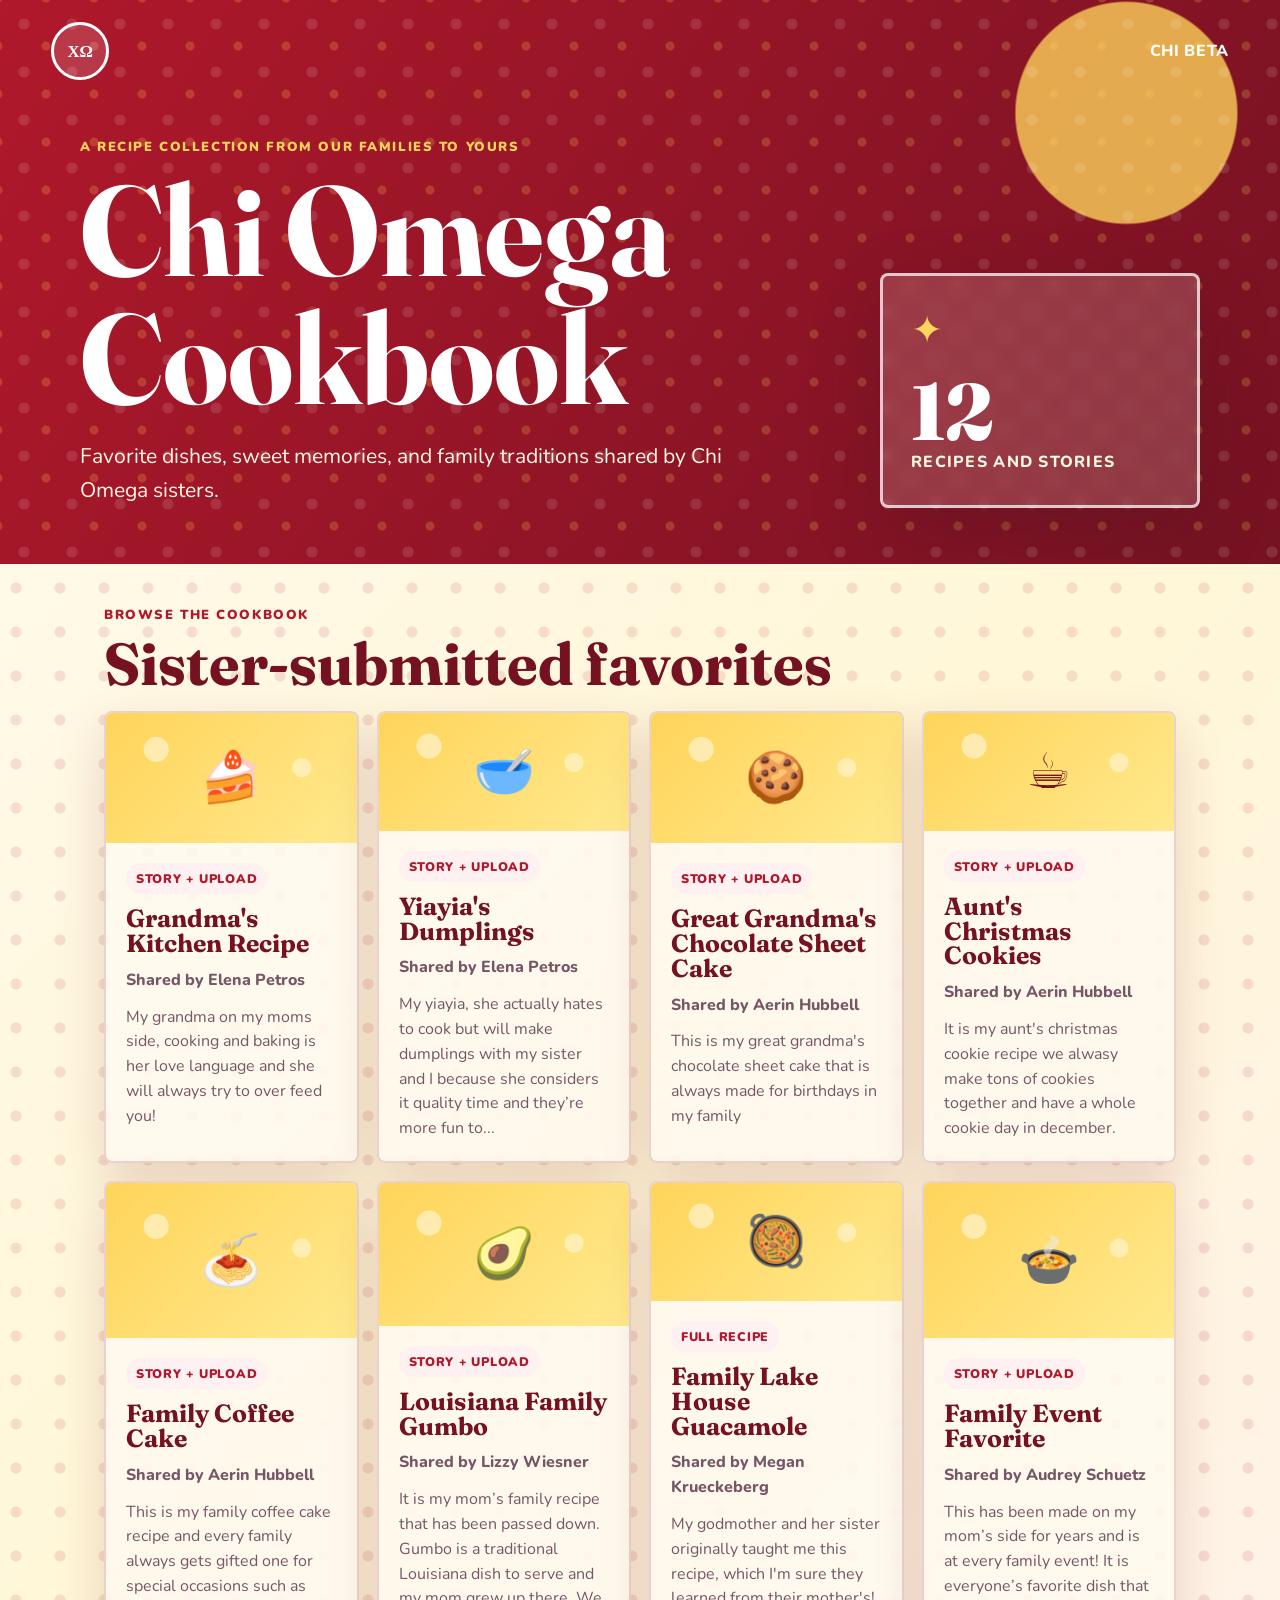
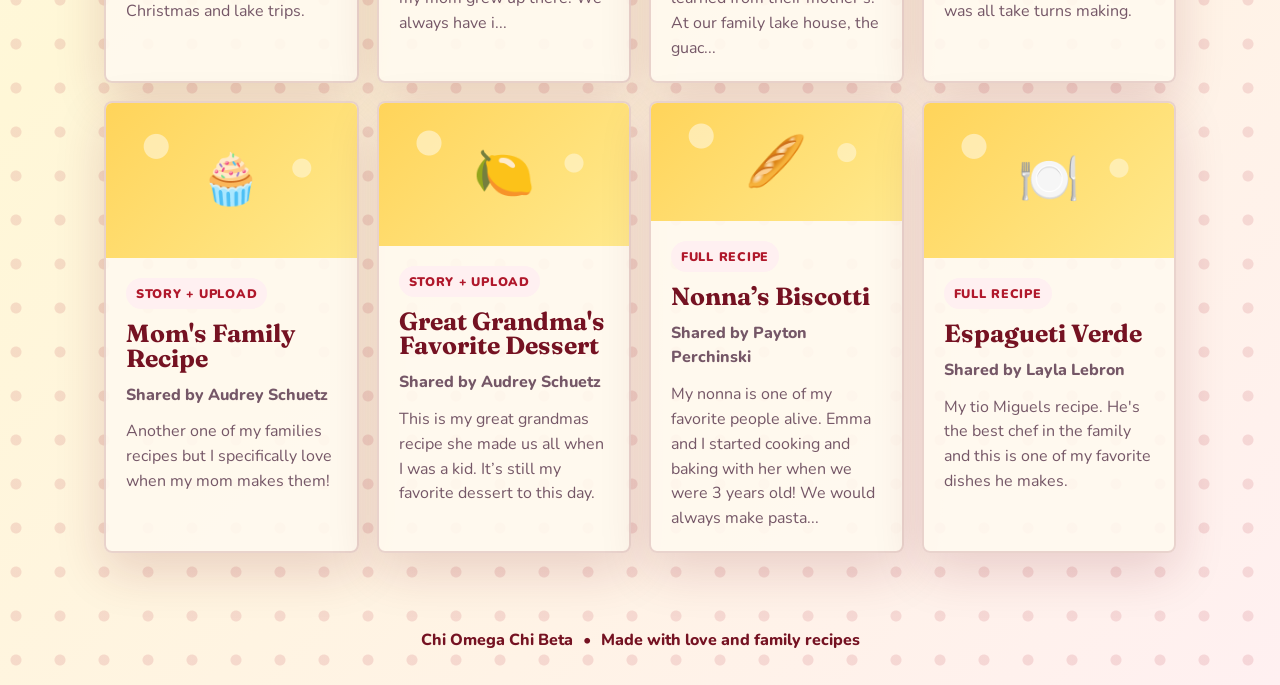
==== index.html @ 52db7bd2 "base website" ====
<!doctype html>
<html lang="en">
  <head>
    <meta charset="utf-8">
    <meta name="viewport" content="width=device-width, initial-scale=1">
    <title>Chi Omega Chi Beta Cookbook</title>
    <link rel="preconnect" href="https://fonts.googleapis.com">
    <link rel="preconnect" href="https://fonts.gstatic.com" crossorigin>
    <link href="https://fonts.googleapis.com/css2?family=Fraunces:opsz,wght@9..144,700;9..144,800&family=Nunito:wght@400;600;700;800&display=swap" rel="stylesheet">
    <link rel="stylesheet" href="styles.css">
  </head>
  <body>
    <header class="hero">
      <nav class="topbar" aria-label="Site">
        <a class="crest" href="index.html" aria-label="Chi Omega Chi Beta Cookbook home">
          <span>ΧΩ</span>
        </a>
        <span class="chapter">Chi Beta</span>
      </nav>

      <div class="hero-grid">
        <section class="hero-copy" aria-labelledby="page-title">
          <p class="eyebrow">A recipe collection from our families to yours</p>
          <h1 id="page-title">Chi Omega Cookbook</h1>
          <p class="intro">
            Favorite dishes, sweet memories, and family traditions shared by Chi Omega sisters.
          </p>
        </section>

        <aside class="hero-card" aria-label="Cookbook stats">
          <div class="sparkle" aria-hidden="true">✦</div>
          <p class="stat-number" id="recipe-count">12</p>
          <p class="stat-label">recipes and stories</p>
        </aside>
      </div>
    </header>

    <main>
      <section class="section-heading" aria-labelledby="recipes-heading">
        <p class="eyebrow">Browse the cookbook</p>
        <h2 id="recipes-heading">Sister-submitted favorites</h2>
      </section>

      <section class="recipe-grid" id="recipe-grid" aria-live="polite">
        <p class="loading">Loading recipes...</p>
      </section>
    </main>

    <footer class="footer">
      <span>Chi Omega Chi Beta</span>
      <span aria-hidden="true">•</span>
      <span>Made with love and family recipes</span>
    </footer>

    <script src="app.js"></script>
  </body>
</html>
---- styles.css ----
:root {
  --chi-red: #b0182b;
  --deep-red: #751222;
  --strawberry: #dc3a4b;
  --gold: #ffd45a;
  --butter: #fff2b8;
  --cream: #fffaf0;
  --ink: #321924;
  --muted: #755767;
  --line: rgba(117, 18, 34, 0.16);
  --shadow: 0 18px 50px rgba(117, 18, 34, 0.16);
}

* {
  box-sizing: border-box;
}

body {
  margin: 0;
  color: var(--ink);
  font-family: "Nunito", system-ui, -apple-system, BlinkMacSystemFont, "Segoe UI", sans-serif;
  background:
    radial-gradient(circle at 16px 16px, rgba(176, 24, 43, 0.12) 0 5px, transparent 6px),
    linear-gradient(135deg, #fffaf0 0%, #fff7d7 48%, #fff0f1 100%);
  background-size: 44px 44px, 100% 100%;
  min-height: 100vh;
}

a {
  color: inherit;
}

.hero {
  position: relative;
  overflow: hidden;
  padding: 22px clamp(18px, 4vw, 64px) 56px;
  background:
    radial-gradient(circle at 88% 20%, rgba(255, 212, 90, 0.78) 0 110px, transparent 112px),
    linear-gradient(120deg, var(--chi-red), var(--deep-red));
  color: white;
}

.hero::after {
  content: "";
  position: absolute;
  inset: 0;
  pointer-events: none;
  background-image:
    radial-gradient(circle, rgba(255, 255, 255, 0.22) 0 5px, transparent 6px),
    radial-gradient(circle, rgba(255, 212, 90, 0.38) 0 4px, transparent 5px);
  background-position: 0 0, 22px 22px;
  background-size: 48px 48px;
  opacity: 0.55;
}

.topbar,
.hero-grid,
.section-heading,
.recipe-grid,
.footer,
.recipe-shell {
  position: relative;
  z-index: 1;
}

.topbar {
  display: flex;
  align-items: center;
  justify-content: space-between;
  gap: 16px;
}

.crest {
  display: inline-grid;
  width: 58px;
  height: 58px;
  place-items: center;
  border: 3px solid currentColor;
  border-radius: 50%;
  text-decoration: none;
  font-family: "Fraunces", Georgia, serif;
  font-size: 1.05rem;
  font-weight: 800;
  background: rgba(255, 255, 255, 0.14);
}

.chapter,
.back-link {
  font-weight: 800;
  letter-spacing: 0.04em;
  text-transform: uppercase;
}

.back-link {
  text-decoration: none;
  background: var(--butter);
  color: var(--deep-red);
  padding: 11px 16px;
  border: 2px solid rgba(117, 18, 34, 0.16);
  border-radius: 999px;
}

.hero-grid {
  display: grid;
  grid-template-columns: minmax(0, 1fr) minmax(220px, 320px);
  gap: clamp(24px, 5vw, 72px);
  align-items: end;
  max-width: 1120px;
  margin: 58px auto 0;
}

.eyebrow {
  margin: 0 0 10px;
  color: var(--gold);
  font-size: 0.82rem;
  font-weight: 900;
  letter-spacing: 0.12em;
  text-transform: uppercase;
}

h1,
h2,
h3 {
  font-family: "Fraunces", Georgia, serif;
  line-height: 1;
}

h1 {
  max-width: 780px;
  margin: 0;
  font-size: clamp(3.6rem, 10vw, 8.5rem);
}

.intro {
  max-width: 650px;
  margin: 18px 0 0;
  font-size: clamp(1.08rem, 2vw, 1.32rem);
  line-height: 1.6;
  color: #fff9e1;
}

.hero-card {
  min-height: 235px;
  padding: 28px;
  border: 3px solid rgba(255, 255, 255, 0.72);
  border-radius: 8px;
  background: rgba(255, 250, 240, 0.16);
  box-shadow: 0 24px 70px rgba(50, 25, 36, 0.22);
  backdrop-filter: blur(8px);
}

.sparkle {
  font-size: 2.4rem;
  color: var(--gold);
}

.stat-number {
  margin: 18px 0 4px;
  font-family: "Fraunces", Georgia, serif;
  font-size: 5rem;
  font-weight: 800;
  line-height: 0.9;
}

.stat-label {
  margin: 0;
  color: #fff9e1;
  font-weight: 800;
  text-transform: uppercase;
  letter-spacing: 0.08em;
}

.section-heading {
  max-width: 1120px;
  margin: 42px auto 18px;
  padding: 0 clamp(18px, 4vw, 24px);
}

.section-heading .eyebrow {
  color: var(--chi-red);
}

h2 {
  margin: 0;
  color: var(--deep-red);
  font-size: clamp(2rem, 5vw, 3.7rem);
}

.recipe-grid {
  display: grid;
  grid-template-columns: repeat(auto-fit, minmax(245px, 1fr));
  gap: 18px;
  max-width: 1120px;
  margin: 0 auto;
  padding: 0 clamp(18px, 4vw, 24px) 50px;
}

.recipe-card {
  display: grid;
  min-height: 330px;
  color: var(--ink);
  text-decoration: none;
  border: 2px solid var(--line);
  border-radius: 8px;
  background: rgba(255, 250, 240, 0.88);
  box-shadow: var(--shadow);
  overflow: hidden;
  transition: transform 160ms ease, box-shadow 160ms ease, border-color 160ms ease;
}

.recipe-card:hover,
.recipe-card:focus-visible {
  transform: translateY(-4px);
  border-color: rgba(176, 24, 43, 0.34);
  box-shadow: 0 24px 64px rgba(117, 18, 34, 0.22);
  outline: none;
}

.recipe-art {
  min-height: 118px;
  display: grid;
  place-items: center;
  background:
    radial-gradient(circle at 20% 28%, rgba(255, 255, 255, 0.48) 0 12px, transparent 13px),
    radial-gradient(circle at 78% 42%, rgba(255, 255, 255, 0.42) 0 9px, transparent 10px),
    linear-gradient(135deg, var(--gold), #ffe98d);
  color: var(--deep-red);
  font-size: 3.1rem;
}

.recipe-body {
  display: flex;
  flex-direction: column;
  gap: 12px;
  padding: 20px;
}

.tag {
  align-self: flex-start;
  padding: 7px 10px;
  border-radius: 999px;
  background: #fff0f1;
  color: var(--chi-red);
  font-size: 0.78rem;
  font-weight: 900;
  letter-spacing: 0.06em;
  text-transform: uppercase;
}

h3 {
  margin: 0;
  color: var(--deep-red);
  font-size: 1.55rem;
}

.contributor,
.story-preview,
.recipe-note,
.loading {
  margin: 0;
  color: var(--muted);
  line-height: 1.55;
}

.contributor {
  font-weight: 800;
}

.footer {
  display: flex;
  justify-content: center;
  gap: 10px;
  padding: 26px 18px 34px;
  color: var(--deep-red);
  font-weight: 800;
}

.detail-topbar {
  padding: 20px clamp(18px, 4vw, 58px);
  color: var(--deep-red);
}

.recipe-page {
  background:
    radial-gradient(circle at 18px 18px, rgba(255, 212, 90, 0.55) 0 6px, transparent 7px),
    linear-gradient(135deg, #fffaf0 0%, #fff4c8 44%, #fff0f1 100%);
  background-size: 46px 46px, 100% 100%;
}

.recipe-shell {
  display: grid;
  grid-template-columns: minmax(240px, 350px) minmax(0, 1fr);
  gap: 28px;
  max-width: 1080px;
  margin: 18px auto 54px;
  padding: 0 clamp(18px, 4vw, 24px);
}

.recipe-aside,
.recipe-content {
  border: 2px solid var(--line);
  border-radius: 8px;
  background: rgba(255, 250, 240, 0.92);
  box-shadow: var(--shadow);
  overflow: hidden;
}

.recipe-aside .recipe-art {
  min-height: 220px;
  font-size: 4.3rem;
}

.aside-body,
.recipe-content {
  padding: 24px;
}

.recipe-title {
  margin: 0 0 12px;
  color: var(--deep-red);
  font-size: clamp(2.2rem, 7vw, 5rem);
}

.memory-box {
  margin-top: 18px;
  padding: 18px;
  border-left: 5px solid var(--gold);
  background: #fff5c8;
  color: var(--ink);
  line-height: 1.6;
}

.recipe-text {
  white-space: pre-wrap;
  margin: 22px 0 0;
  color: #472532;
  font-size: 1.05rem;
  line-height: 1.72;
}

.empty-recipe {
  margin-top: 22px;
  padding: 18px;
  border: 2px dashed rgba(176, 24, 43, 0.28);
  border-radius: 8px;
  background: #fff7d7;
  color: var(--muted);
  line-height: 1.6;
}

@media (max-width: 760px) {
  .hero {
    padding-bottom: 38px;
  }

  .hero-grid,
  .recipe-shell {
    grid-template-columns: 1fr;
  }

  .hero-grid {
    margin-top: 42px;
  }

  .hero-card {
    min-height: 180px;
  }

  .footer {
    flex-wrap: wrap;
  }
}
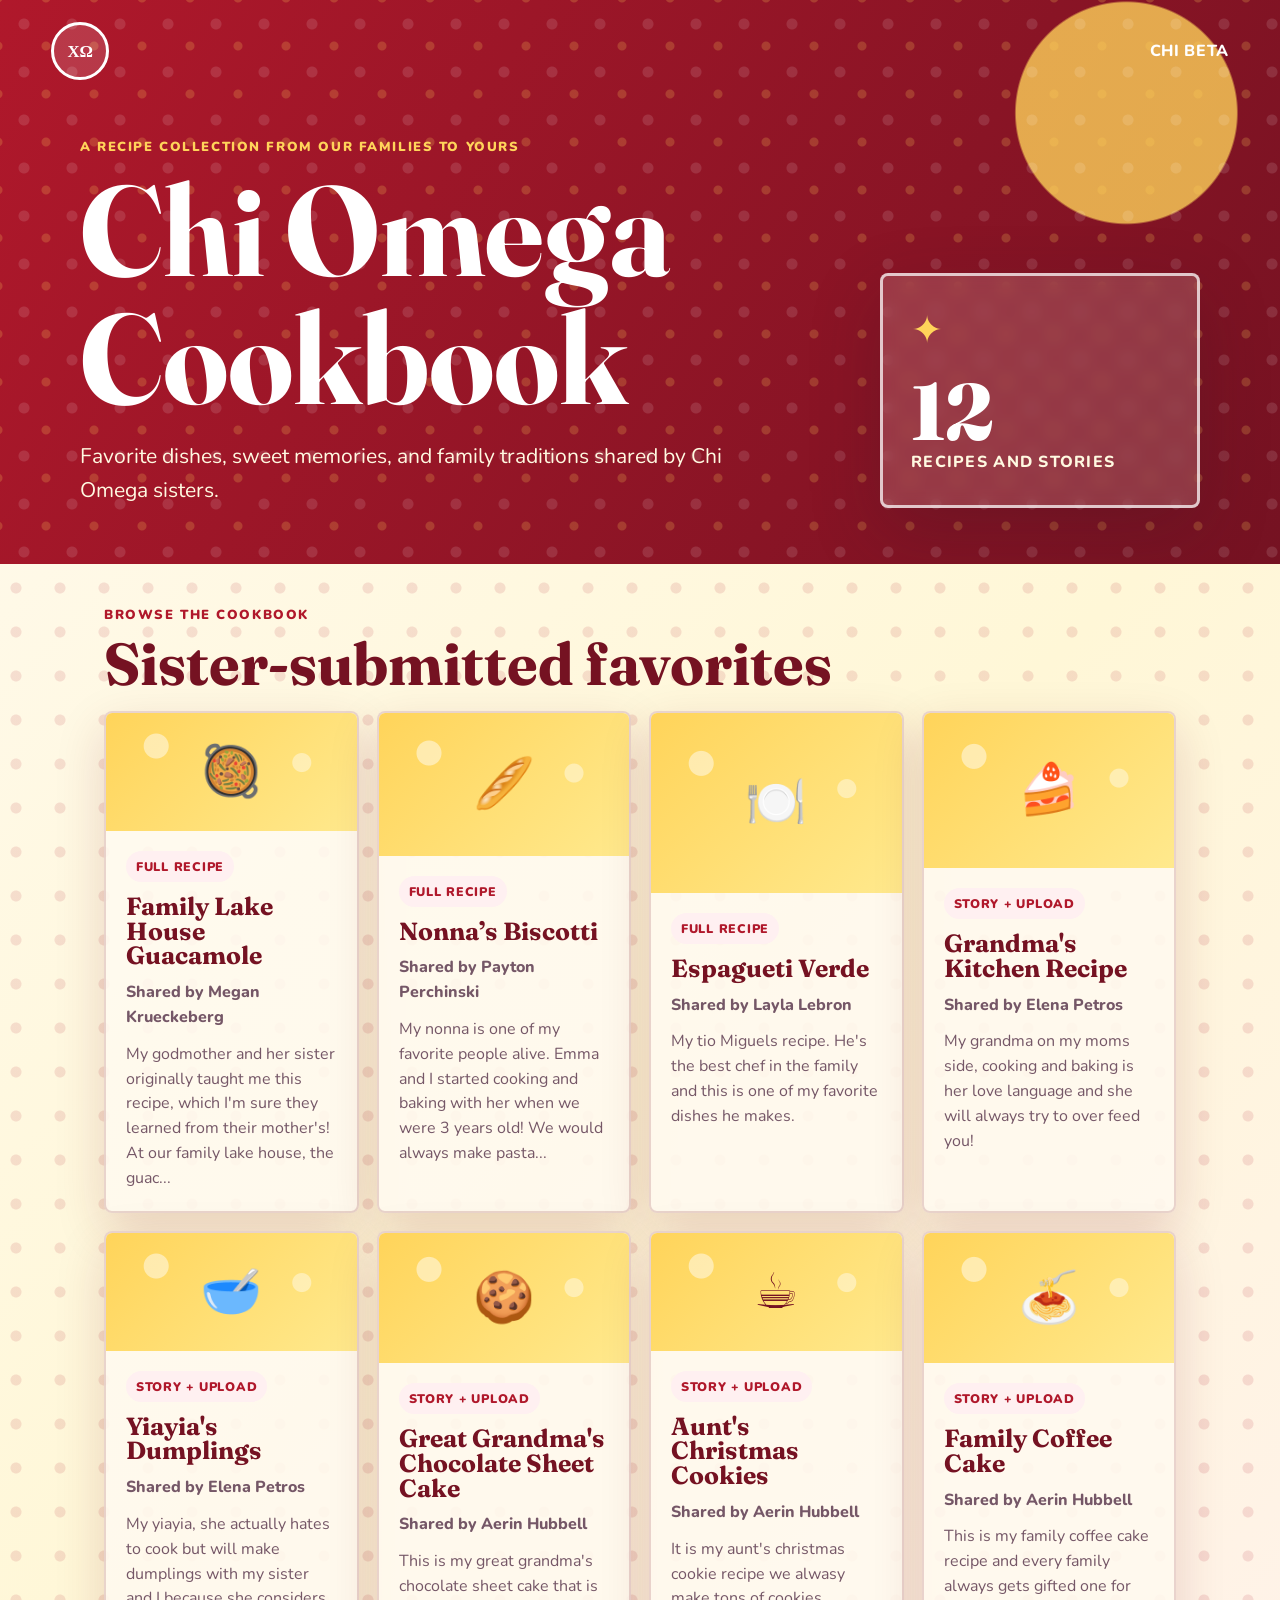
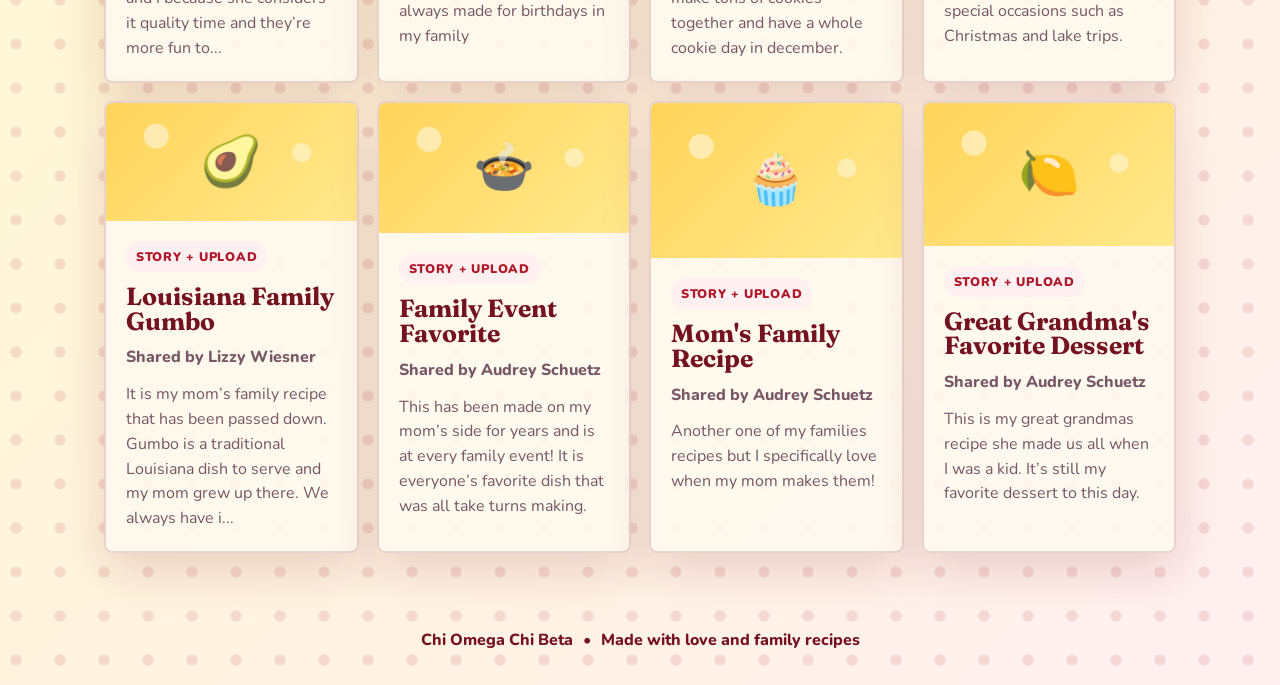
==== commit f13f0562: "website fixes" ====
--- a/index.html
+++ b/index.html
@@ -52,6 +52,6 @@
       <span>Made with love and family recipes</span>
     </footer>
 
-    <script src="app.js"></script>
+    <script src="app.js?v=2"></script>
   </body>
 </html>
